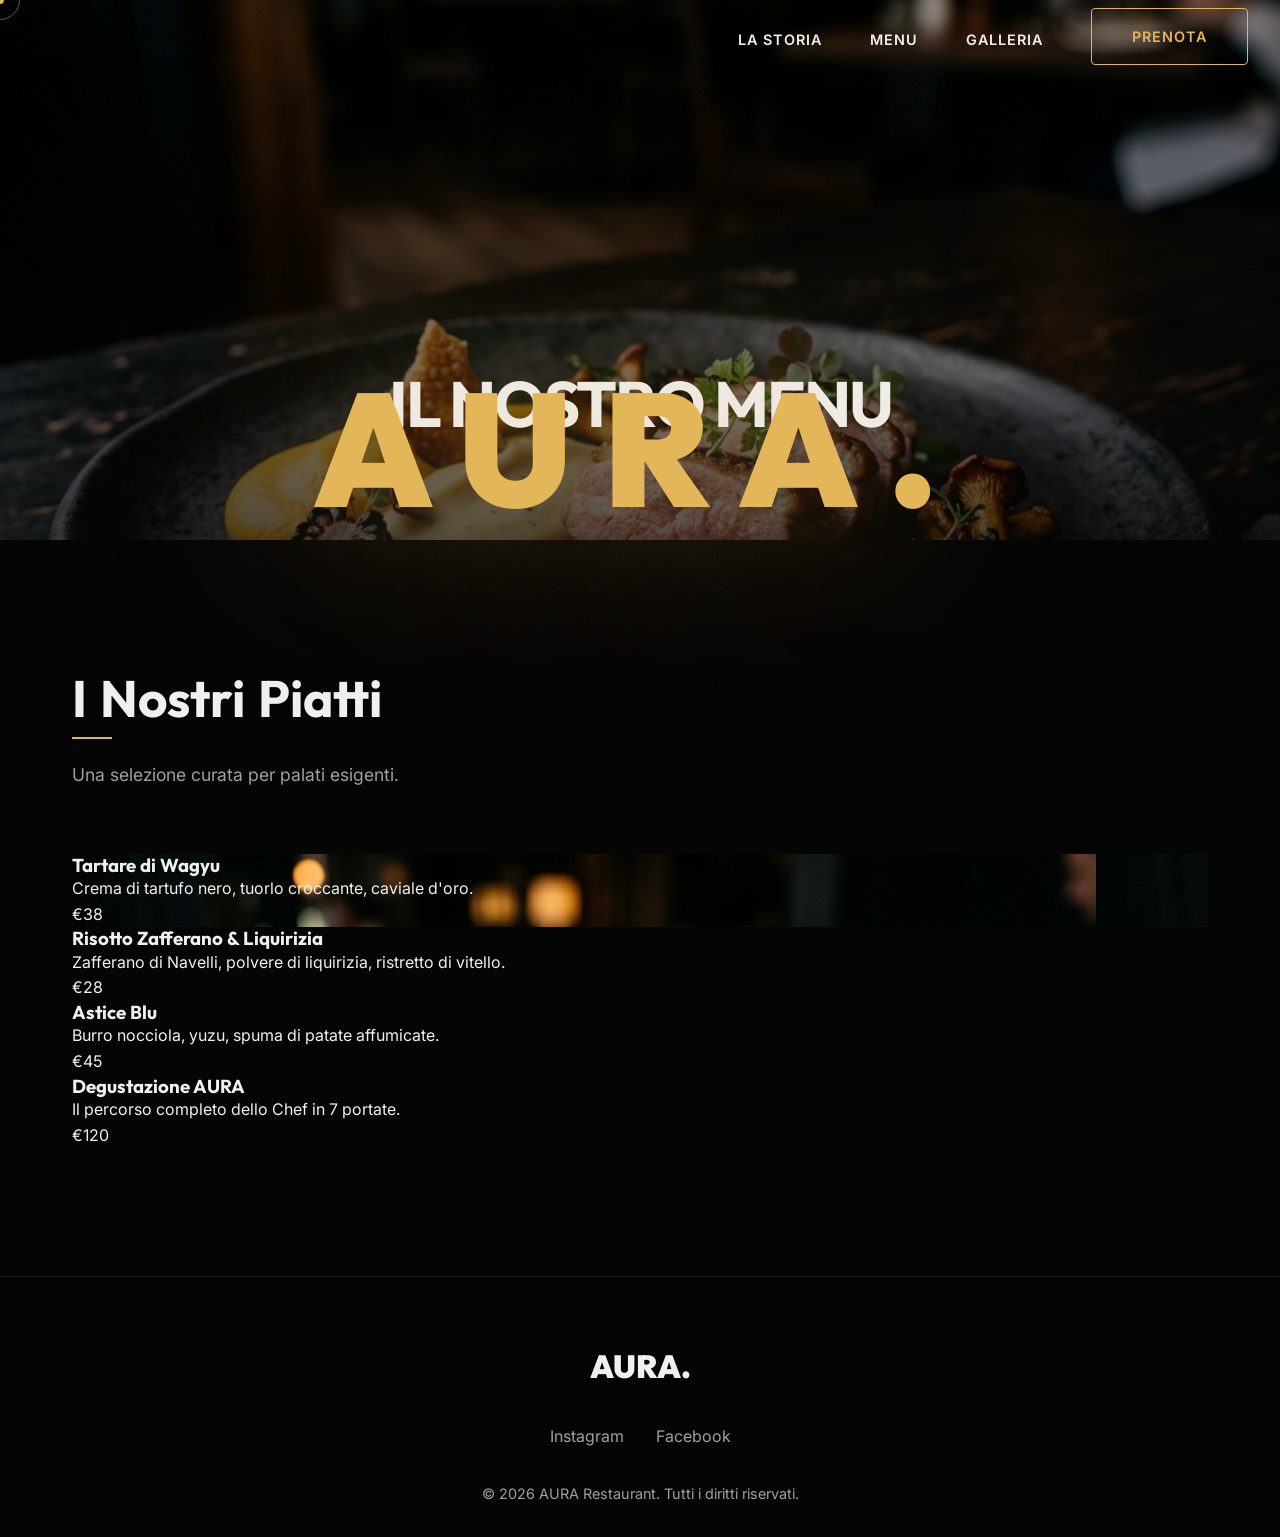
==== menu.html @ 0e113607 "Add files via upload" ====
<!DOCTYPE html>
<html lang="it">
<head>
    <meta charset="UTF-8">
    <meta name="viewport" content="width=device-width, initial-scale=1.0">
    <title>Menu | AURA</title>
    <meta name="description" content="AURA - Menu completo.">
    <link rel="stylesheet" href="style.css">
    <link rel="preconnect" href="https://fonts.googleapis.com">
    <link rel="preconnect" href="https://fonts.gstatic.com" crossorigin>
    <link href="https://fonts.googleapis.com/css2?family=Inter:wght@300;400;600;800&family=Outfit:wght@400;700;900&display=swap" rel="stylesheet">
</head>
<body>
    <div class="preloader">AURA.</div>
    <div id="cursor" class="custom-cursor"></div>
    <div id="cursor-follower" class="custom-cursor-follower"></div>

    <nav class="navbar scrolled" id="navbar">
        <div class="nav-container">
            <a href="index.html" class="logo">AURA.</a>
            <ul class="nav-links">
                <li><a href="index.html" class="nav-item">La Storia</a></li>
                <li><a href="menu.html" class="nav-item">Menu</a></li>
                <li><a href="gallery.html" class="nav-item">Galleria</a></li>
                <li><a href="contact.html" class="nav-item btn-primary">Prenota</a></li>
            </ul>
            <div class="hamburger">
                <span class="bar"></span>
                <span class="bar"></span>
            </div>
        </div>
    </nav>

    <main class="stack-container">
        
        <section id="menu-intro" class="hero stack-section" style="height: 60vh;">
            <div class="hero-bg" style="background-image: url('assets/dish1.png'); transform: scale(1);"></div>
            <div class="hero-overlay"></div>
            <div class="hero-content">
                <h1 class="hero-title" style="font-size: 4rem;">Il Nostro Menu</h1>
            </div>
        </section>

        <section id="menu" class="menu section stack-section dark-section">
            <div class="container">
                <div class="section-header scroll-reveal">
                    <h2 class="section-title scroll-reveal-text"><span class="text-inner">I Nostri Piatti</span></h2>
                    <p class="section-subtitle">Una selezione curata per palati esigenti.</p>
                </div>
                
                <div class="menu-bento-grid">
                    <div class="bento-item large scroll-reveal" style="background-image: url('assets/dish1.png');">
                        <div class="bento-overlay"></div>
                        <div class="bento-content">
                            <h3>Tartare di Wagyu</h3>
                            <p>Crema di tartufo nero, tuorlo croccante, caviale d'oro.</p>
                            <span class="price">€38</span>
                        </div>
                    </div>
                    <div class="bento-item scroll-reveal delay-1">
                        <div class="bento-content centered">
                            <h3>Risotto Zafferano & Liquirizia</h3>
                            <p>Zafferano di Navelli, polvere di liquirizia, ristretto di vitello.</p>
                            <span class="price">€28</span>
                        </div>
                    </div>
                    <div class="bento-item scroll-reveal delay-2">
                        <div class="bento-content centered">
                            <h3>Astice Blu</h3>
                            <p>Burro nocciola, yuzu, spuma di patate affumicate.</p>
                            <span class="price">€45</span>
                        </div>
                    </div>
                    <div class="bento-item wide scroll-reveal">
                        <div class="bento-content">
                            <h3>Degustazione AURA</h3>
                            <p>Il percorso completo dello Chef in 7 portate.</p>
                            <span class="price">€120</span>
                        </div>
                    </div>
                </div>
            </div>
        </section>

    </main>

    <footer>
        <div class="container footer-content">
            <div class="footer-logo">AURA.</div>
            <div class="footer-social">
                <a href="#">Instagram</a>
                <a href="#">Facebook</a>
            </div>
            <div class="footer-copy">
                &copy; 2026 AURA Restaurant. Tutti i diritti riservati.
            </div>
        </div>
    </footer>

    <script src="script.js"></script>
</body>
</html>
---- style.css ----
:root {
    --bg-color: #050505;
    --text-primary: #f0f0f0;
    --text-secondary: #a0a0a0;
    --accent: #E2B659; /* Premium Gold */
    --accent-hover: #F9D776;
    --card-bg: #111111;
    --border-color: rgba(255, 255, 255, 0.08);
    --nav-height: 80px;
    
    --font-heading: 'Outfit', sans-serif;
    --font-body: 'Inter', sans-serif;
    
    --transition-fast: 0.3s ease;
    --transition-slow: 0.8s cubic-bezier(0.16, 1, 0.3, 1);

    /* Premium Dot Grid Pattern */
    --starry-pattern: radial-gradient(rgba(255, 255, 255, 0.05) 1px, transparent 1px);
    --starry-size: 32px 32px;
    --starry-pos: 0 0;
}

* {
    margin: 0;
    padding: 0;
    box-sizing: border-box;
}

html {
    scroll-behavior: smooth;
    font-size: 16px;
}

body {
    background-color: var(--bg-color);
    color: var(--text-primary);
    font-family: var(--font-body);
    line-height: 1.6;
    cursor: none; /* Custom cursor */
}

/* Smooth Page Scroll Base */
html {
    scroll-behavior: smooth;
    font-size: 16px;
}

/* Custom Cursor */
.custom-cursor {
    width: 8px;
    height: 8px;
    background-color: var(--accent);
    border-radius: 50%;
    position: fixed;
    pointer-events: none;
    z-index: 9999;
    transform: translate(-50%, -50%);
    transition: transform 0.1s ease;
}

.custom-cursor-follower {
    width: 40px;
    height: 40px;
    border: 1px solid rgba(212, 175, 55, 0.5);
    border-radius: 50%;
    position: fixed;
    pointer-events: none;
    z-index: 9998;
    transform: translate(-50%, -50%);
    transition: width 0.3s cubic-bezier(0.16, 1, 0.3, 1), height 0.3s cubic-bezier(0.16, 1, 0.3, 1), background-color 0.3s ease, border-radius 0.3s ease;
    display: flex;
    align-items: center;
    justify-content: center;
}

.custom-cursor-follower::after {
    content: attr(data-text);
    color: var(--bg-color);
    font-size: 0.8rem;
    font-weight: 800;
    font-family: var(--font-heading);
    opacity: 0;
    transition: opacity 0.3s ease;
}

body:hover .custom-cursor-follower.active {
    width: 60px;
    height: 60px;
    background-color: rgba(212, 175, 55, 0.1);
    border-color: var(--accent);
}

body:hover .custom-cursor-follower.view-mode {
    width: 80px;
    height: 80px;
    background-color: var(--accent);
    border-color: var(--accent);
}

body:hover .custom-cursor-follower.view-mode::after {
    opacity: 1;
}

/* Preloader */
.preloader {
    position: fixed;
    top: 0;
    left: 0;
    width: 100%;
    height: 100vh;
    background-color: var(--bg-color);
    z-index: 10000;
    display: flex;
    align-items: center;
    justify-content: center;
    font-family: var(--font-heading);
    font-size: 3rem;
    font-weight: 900;
    color: var(--accent);
    transition: transform 0.8s cubic-bezier(0.76, 0, 0.24, 1);
}

.preloader.hide {
    transform: translateY(-100%);
}

/* Marquee Section */
.marquee-section {
    padding: 3rem 0;
    background-color: var(--accent); /* the text is accent, wait, marquee has accent bg */
    background-image: var(--starry-pattern);
    background-size: var(--starry-size);
    background-position: var(--starry-pos);
    color: var(--bg-color);
    overflow: hidden;
    position: relative;
    z-index: 2;
}

.marquee-inner {
    display: flex;
    width: max-content;
    animation: marquee 20s linear infinite;
}

.marquee-inner span {
    font-size: 4rem;
    font-family: var(--font-heading);
    font-weight: 900;
    padding-right: 3rem;
    white-space: nowrap;
    text-transform: uppercase;
}

@keyframes marquee {
    0% { transform: translateX(0); }
    100% { transform: translateX(-50%); }
}

/* Typography */
h1, h2, h3, h4 {
    font-family: var(--font-heading);
    font-weight: 700;
    line-height: 1.2;
}

a {
    text-decoration: none;
    color: inherit;
}

.container {
    max-width: 1200px;
    margin: 0 auto;
    padding: 0 2rem;
}

.section {
    padding: 8rem 0;
    position: relative;
    background-color: var(--bg-color);
    background-image: var(--starry-pattern);
    background-size: var(--starry-size);
    background-position: var(--starry-pos);
    z-index: 2;
}

/* Buttons */
.btn-primary {
    display: inline-block;
    padding: 1rem 2.5rem;
    background-color: transparent;
    color: var(--accent);
    border: 1px solid var(--accent);
    border-radius: 4px;
    font-weight: 600;
    text-transform: uppercase;
    letter-spacing: 1px;
    font-size: 0.9rem;
    transition: color 0.3s ease, transform 0.5s cubic-bezier(0.16, 1, 0.3, 1);
    cursor: pointer;
    position: relative;
    overflow: hidden;
}

.btn-primary::before {
    content: '';
    position: absolute;
    top: 0;
    left: 0;
    width: 100%;
    height: 100%;
    background-color: var(--accent);
    transform: scaleX(0);
    transform-origin: right;
    transition: transform 0.4s cubic-bezier(0.16, 1, 0.3, 1);
    z-index: -1;
}

.btn-primary:hover {
    color: var(--bg-color);
}

.btn-primary:hover::before {
    transform: scaleX(1);
    transform-origin: left;
}

/* Navbar */
.navbar {
    position: fixed;
    top: 0;
    left: 0;
    width: 100%;
    height: var(--nav-height);
    z-index: 1000;
    transition: var(--transition-fast);
    background: transparent;
}

.navbar.scrolled {
    background: rgba(5, 5, 5, 0.9);
    backdrop-filter: blur(10px);
    border-bottom: 1px solid var(--border-color);
}

.nav-container {
    max-width: 1400px;
    margin: 0 auto;
    padding: 0 2rem;
    display: flex;
    justify-content: space-between;
    align-items: center;
    height: 100%;
}

.logo {
    font-family: var(--font-heading);
    font-size: 2rem;
    font-weight: 900;
    letter-spacing: 6px;
    color: var(--text-primary);
    transform-origin: center center;
    display: inline-block;
    -webkit-font-smoothing: antialiased;
    -moz-osx-font-smoothing: grayscale;
    z-index: 2000;
}

.nav-links {
    display: flex;
    list-style: none;
    gap: 3rem;
    align-items: center;
}

.nav-item {
    font-size: 0.9rem;
    text-transform: uppercase;
    letter-spacing: 1px;
    font-weight: 600;
    position: relative;
    display: inline-block;
    transition: transform 0.5s cubic-bezier(0.16, 1, 0.3, 1);
}

.nav-links a:not(.btn-primary)::after {
    content: '';
    position: absolute;
    bottom: -5px;
    left: 0;
    width: 100%;
    height: 1px;
    background-color: var(--accent);
    transform: scaleX(0);
    transform-origin: right;
    transition: transform 0.3s ease;
}

.nav-links a:not(.btn-primary):hover::after {
    transform: scaleX(1);
    transform-origin: left;
}

.hamburger {
    display: none;
    cursor: pointer;
}

/* Hero Section */
.hero {
    height: 100vh;
    position: relative;
    display: flex;
    align-items: center;
    justify-content: center;
    overflow: hidden;
}

.hero-bg {
    position: fixed;
    top: 0;
    left: 0;
    width: 100%;
    height: 100vh;
    background-size: cover;
    background-position: center;
    z-index: -2;
    transform: scale(1.1);
    transition: transform 10s ease-out;
}

.hero.loaded .hero-bg {
    transform: scale(1);
}

.hero-overlay {
    position: fixed;
    top: 0;
    left: 0;
    width: 100%;
    height: 100vh;
    background: linear-gradient(to bottom, rgba(0,0,0,0.2) 0%, rgba(5,5,5,1) 95%);
    z-index: -1;
}

.hero-content {
    text-align: center;
    width: 100%;
    max-width: 1000px;
    padding: 0 2rem;
    z-index: 1;
    position: absolute;
    bottom: 15%;
    left: 50%;
    transform: translateX(-50%);
}

.hero-title {
    font-size: clamp(3rem, 7.5vw, 8rem);
    display: flex;
    flex-direction: column;
    margin-bottom: 1.5rem;
    line-height: 0.95;
    letter-spacing: -2px;
    text-transform: uppercase;
}

.title-line {
    display: block;
    opacity: 0;
    transform: translateY(60px);
    animation: fadeUp 1.2s cubic-bezier(0.16, 1, 0.3, 1) forwards;
}

.title-line:nth-child(2) {
    animation-delay: 0.15s;
}

.highlight {
    background: linear-gradient(90deg, var(--accent), var(--accent-hover));
    -webkit-background-clip: text;
    -webkit-text-fill-color: transparent;
    color: var(--accent);
}

.hero-subtitle {
    font-size: 1.2rem;
    color: var(--text-secondary);
    margin-bottom: 3rem;
    opacity: 0;
    transform: translateY(30px);
    animation: fadeUp 1.2s cubic-bezier(0.16, 1, 0.3, 1) forwards 0.3s;
}

.hero-btn {
    opacity: 0;
    animation: fadeUp 1.2s cubic-bezier(0.16, 1, 0.3, 1) forwards 0.45s;
}

.scroll-indicator {
    position: absolute;
    bottom: 40px;
    left: 50%;
    transform: translateX(-50%);
    opacity: 0;
    animation: fadeIn 1s ease forwards 1s;
}

.mouse {
    width: 26px;
    height: 40px;
    border: 2px solid var(--text-secondary);
    border-radius: 20px;
    position: relative;
}

.wheel {
    width: 4px;
    height: 6px;
    background: var(--text-secondary);
    border-radius: 2px;
    position: absolute;
    top: 8px;
    left: 50%;
    transform: translateX(-50%);
    animation: scroll 1.5s infinite;
}

/* About Section */
.about-grid {
    display: grid;
    grid-template-columns: 1fr 1fr;
    gap: 4rem;
    align-items: center;
}

.section-title {
    font-size: clamp(2rem, 4vw, 3.5rem);
    margin-bottom: 2rem;
    position: relative;
    display: inline-block;
}

.section-title::after {
    content: '';
    position: absolute;
    bottom: -10px;
    left: 0;
    width: 40px;
    height: 2px;
    background-color: var(--accent);
}

.about-text p {
    color: var(--text-secondary);
    font-size: 1.1rem;
    margin-bottom: 1.5rem;
}

.about-image {
    position: relative;
}

.image-box {
    width: 100%;
    padding-bottom: 120%; /* Aspect ratio */
    border-radius: 4px;
    overflow: hidden;
    position: relative;
    transition: transform 0.6s cubic-bezier(0.16, 1, 0.3, 1), box-shadow 0.6s cubic-bezier(0.16, 1, 0.3, 1);
    transform-style: preserve-3d;
}

.image-box img {
    position: absolute;
    top: -10%; /* Give extra room for parallax */
    left: -10%;
    width: 120%;
    height: 120%;
    object-fit: cover;
    transform: translateY(var(--parallax-y, 0px)) scale(1.1);
    transition: transform 0.2s linear; /* Fast for parallax */
}

/* Menu Section */
.section-subtitle {
    color: var(--text-secondary);
    font-size: 1.1rem;
    margin-bottom: 4rem;
}

/* Menu Pinned Scroll Section */
.menu-pinned-section {
    height: 600vh; /* Aumentato per rendere il sito più lungo e lo scroll più controllato */
    position: relative;
    background-color: var(--bg-color);
    background-image: var(--starry-pattern);
    background-size: var(--starry-size);
    background-position: var(--starry-pos);
    z-index: 2;
}

.menu-sticky-container {
    position: sticky;
    top: 0;
    height: 100vh;
    width: 100%;
    overflow: hidden;
    display: flex;
    flex-direction: column;
    justify-content: center;
    align-items: flex-start; /* FONDAMENTALE: Fa partire il carosello dal margine sinistro! */
}

.menu-header {
    position: absolute;
    top: 8vh; /* Alzato verso l'alto */
    left: 0;
    width: 100%;
    text-align: center;
    z-index: 10;
}

.menu-horizontal-wrapper {
    display: flex;
    gap: 20vw;
    padding: 0 10vw;
    align-items: center;
    height: 65vh; /* Ridotto per non toccare il titolo */
    margin-top: 25vh; /* Spinto in basso per lasciare spazio al titolo "I Nostri Piatti" */
    will-change: transform;
    width: max-content;
}

.menu-card {
    width: 80vw; /* Riquadri larghissimi, esatti 80% dello schermo */
    max-width: none; /* Rimosso limite massimo per evitare che schermi grandi ne vedano due */
    height: 100%;
    flex-shrink: 0;
    display: flex;
    flex-direction: column;
    justify-content: flex-start;
    padding: 0; /* Padding rimosso dal contenitore per permettere all'immagine di riempirlo */
    position: relative;
    border-radius: 12px;
    background-color: var(--bg-color); /* Sfondo solido per il testo */
    border: 1px solid var(--border-color);
    transition: transform 0.6s cubic-bezier(0.16, 1, 0.3, 1), box-shadow 0.6s cubic-bezier(0.16, 1, 0.3, 1);
    transform-style: preserve-3d;
    overflow: hidden;
}

.card-img-box {
    position: relative;
    width: 100%;
    flex: 1; /* L'immagine prende tutto lo spazio rimanente */
    overflow: hidden;
    z-index: 0;
}

.card-img-box img {
    width: 100%;
    height: 100%;
    object-fit: cover;
    transition: transform 0.8s cubic-bezier(0.16, 1, 0.3, 1);
}

.menu-card:hover .card-img-box img {
    transform: scale(1.08); /* Effetto zoom più pronunciato al passaggio del mouse */
}

.menu-card .bento-content {
    position: relative;
    z-index: 2;
    padding: 2.5rem;
    background-color: var(--card-bg); /* Il testo ha il suo blocco scuro sotto l'immagine */
    transform: translateZ(30px); /* Leggero effetto 3D sul blocco di testo */
    border-top: 1px solid var(--border-color);
}

.menu-card .dish-title {
    font-size: 2.5rem;
    color: white;
    font-family: var(--font-heading);
    font-weight: 900;
    text-transform: uppercase;
    line-height: 1.1;
    margin-bottom: 0.5rem;
}

.menu-card .dish-desc {
    font-size: 1.1rem;
    color: var(--text-color);
    margin-bottom: 1.5rem;
}

.menu-card .price {
    font-size: 1.8rem;
    color: var(--accent);
    font-weight: 800;
    display: inline-block;
}

/* Gallery */
.gallery-grid {
    display: grid;
    grid-template-columns: repeat(2, 1fr);
    gap: 2rem;
}

.gallery-item {
    position: relative;
    border-radius: 8px;
    overflow: hidden;
    padding-bottom: 60%;
    transition: transform 0.6s cubic-bezier(0.16, 1, 0.3, 1), box-shadow 0.6s cubic-bezier(0.16, 1, 0.3, 1);
    transform-style: preserve-3d;
}

.gallery-item img {
    position: absolute;
    top: 0;
    left: 0;
    width: 100%;
    height: 100%;
    object-fit: cover;
    transform: translateY(var(--parallax-y, 0px)) scale(1.15);
    transition: transform 0.2s linear, filter 0.8s ease;
}

.gallery-item:hover img {
    transform: translateY(var(--parallax-y, 0px)) scale(1.05);
    filter: brightness(0.7);
}

/* Contact */
.contact-wrapper {
    display: grid;
    grid-template-columns: 1fr 1fr;
    gap: 4rem;
    background-color: var(--card-bg);
    padding: 4rem;
    border-radius: 12px;
    border: 1px solid var(--border-color);
}

.info-block {
    margin-top: 2rem;
}

.info-block h4 {
    color: var(--accent);
    margin-bottom: 0.5rem;
}

.map-link {
    display: block;
    margin-top: 2rem;
    border-radius: 8px;
    overflow: hidden;
    filter: grayscale(100%) invert(90%);
    transition: transform 0.4s cubic-bezier(0.16, 1, 0.3, 1), filter 0.4s ease;
    cursor: pointer;
    box-shadow: 0 4px 20px rgba(0,0,0,0.5);
}

.map-link:hover {
    transform: scale(1.03);
    filter: grayscale(20%) invert(10%);
}

.contact-form .form-group {
    margin-bottom: 1.5rem;
}

.form-row {
    display: flex;
    gap: 1.5rem;
}

.form-row .form-group {
    flex: 1;
}

input, select {
    width: 100%;
    padding: 1rem;
    background-color: transparent;
    border: none;
    border-bottom: 1px solid var(--border-color);
    color: var(--text-primary);
    font-family: var(--font-body);
    font-size: 1rem;
    transition: border-color 0.3s ease;
}

input:focus, select:focus {
    outline: none;
    border-bottom-color: var(--accent);
}

input[type="date"], input[type="time"], select {
    cursor: pointer;
}

select option {
    background-color: #111111; /* var(--card-bg) non sempre preso da browser nativi */
    color: #f0f0f0;
}

.full-width {
    width: 100%;
    margin-top: 1rem;
}

/* Footer */
footer {
    border-top: 1px solid var(--border-color);
    padding: 4rem 0 2rem;
    text-align: center;
    position: relative;
    z-index: 2;
    background-color: var(--bg-color);
    background-image: var(--starry-pattern);
    background-size: var(--starry-size);
    background-position: var(--starry-pos);
}

.footer-logo {
    font-family: var(--font-heading);
    font-size: 2rem;
    font-weight: 900;
    margin-bottom: 2rem;
}

.footer-social {
    display: flex;
    justify-content: center;
    gap: 2rem;
    margin-bottom: 2rem;
}

.footer-social a {
    color: var(--text-secondary);
    transition: color 0.3s ease;
}

.footer-social a:hover {
    color: var(--accent);
}

.footer-copy {
    color: var(--text-secondary);
    font-size: 0.9rem;
}

/* Animations */
@keyframes fadeUp {
    from {
        opacity: 0;
        transform: translateY(60px);
    }
    to {
        opacity: 1;
        transform: translateY(0);
    }
}

@keyframes fadeIn {
    from { opacity: 0; }
    to { opacity: 1; }
}

@keyframes scroll {
    0% { transform: translate(-50%, 0); opacity: 1; }
    100% { transform: translate(-50%, 15px); opacity: 0; }
}

/* Scroll Reveal (Fade & Slide) */
.scroll-reveal {
    opacity: 0;
    transform: translateY(60px);
    transition: opacity 1.2s cubic-bezier(0.16, 1, 0.3, 1), transform 1.2s cubic-bezier(0.16, 1, 0.3, 1);
}

.scroll-reveal.visible {
    opacity: 1;
    transform: translateY(0);
}

/* Text Mask Reveal (Lando Norris style) */
.scroll-reveal-text {
    display: inline-block;
    vertical-align: top;
}

.word-mask {
    overflow: hidden;
    display: inline-block;
    vertical-align: top;
    margin-right: 0.25em; /* Space between words */
}

.word-inner {
    display: inline-block;
    transform: translateY(110%) rotate(4deg);
    transform-origin: left bottom;
    transition: transform 1.2s cubic-bezier(0.16, 1, 0.3, 1);
}

.scroll-reveal-text.visible .word-inner {
    transform: translateY(0) rotate(0deg);
}

/* Lightbox */
.lightbox {
    position: fixed;
    top: 0;
    left: 0;
    width: 100%;
    height: 100vh;
    background-color: rgba(5, 5, 5, 0.95);
    z-index: 100000;
    display: flex;
    justify-content: center;
    align-items: center;
    opacity: 0;
    pointer-events: none;
    transition: opacity 0.4s ease;
}

.lightbox.active {
    opacity: 1;
    pointer-events: auto;
}

.lightbox img {
    max-width: 90%;
    max-height: 90vh;
    object-fit: contain;
    transform: scale(0.9);
    transition: transform 0.4s cubic-bezier(0.16, 1, 0.3, 1);
    box-shadow: 0 20px 50px rgba(0,0,0,0.8);
    border-radius: 4px;
}

.lightbox.active img {
    transform: scale(1);
}

.lightbox-close {
    position: absolute;
    top: 30px;
    right: 40px;
    font-size: 4rem;
    color: var(--accent);
    cursor: pointer;
    font-family: var(--font-heading);
    transition: color 0.3s ease;
    line-height: 1;
}

.lightbox-close:hover {
    color: white;
}

/* Image Scale Reveal */
.scroll-reveal-scale {
    opacity: 0;
    transform: scale(1.05) translateY(40px);
    transition: opacity 1.4s cubic-bezier(0.16, 1, 0.3, 1), transform 1.4s cubic-bezier(0.16, 1, 0.3, 1);
}

.scroll-reveal-scale.visible {
    opacity: 1;
    transform: scale(1) translateY(0);
}

.delay-1 { transition-delay: 0.15s; }
.delay-2 { transition-delay: 0.3s; }
.delay-3 { transition-delay: 0.45s; }

/* Responsive Design */
@media (max-width: 992px) {
    .about-grid, .contact-wrapper {
        grid-template-columns: 1fr;
    }
    
    .menu-bento-grid {
        grid-template-columns: repeat(2, 1fr);
    }
    
    .bento-item.large {
        grid-column: span 2;
        grid-row: span 1;
    }
}

@media (max-width: 768px) {
    .nav-links {
        position: fixed;
        top: 0;
        right: -100%;
        width: 100%;
        height: 100vh;
        background-color: var(--bg-color);
        flex-direction: column;
        justify-content: center;
        transition: right 0.4s ease;
    }
    
    .nav-links.active {
        right: 0;
    }
    
    .hamburger {
        display: flex;
        flex-direction: column;
        gap: 6px;
        z-index: 1001;
    }
    
    .bar {
        width: 25px;
        height: 2px;
        background-color: var(--text-primary);
        transition: 0.3s ease;
    }
    
    .hamburger.active .bar:nth-child(1) {
        transform: translateY(8px) rotate(45deg);
    }
    
    .hamburger.active .bar:nth-child(2) {
        transform: translateY(-8px) rotate(-45deg);
    }

    .gallery-grid {
        grid-template-columns: 1fr;
    }
    
    .menu-bento-grid {
        grid-template-columns: 1fr;
    }
    
    .bento-item.large, .bento-item.wide {
        grid-column: span 1;
    }
    
    .contact-wrapper {
        padding: 2rem;
    }
    
    .form-row {
        flex-direction: column;
        gap: 0;
    }
    
    .custom-cursor, .custom-cursor-follower {
        display: none; /* Hide custom cursor on mobile */
    }
    
    body {
        cursor: auto;
    }
}
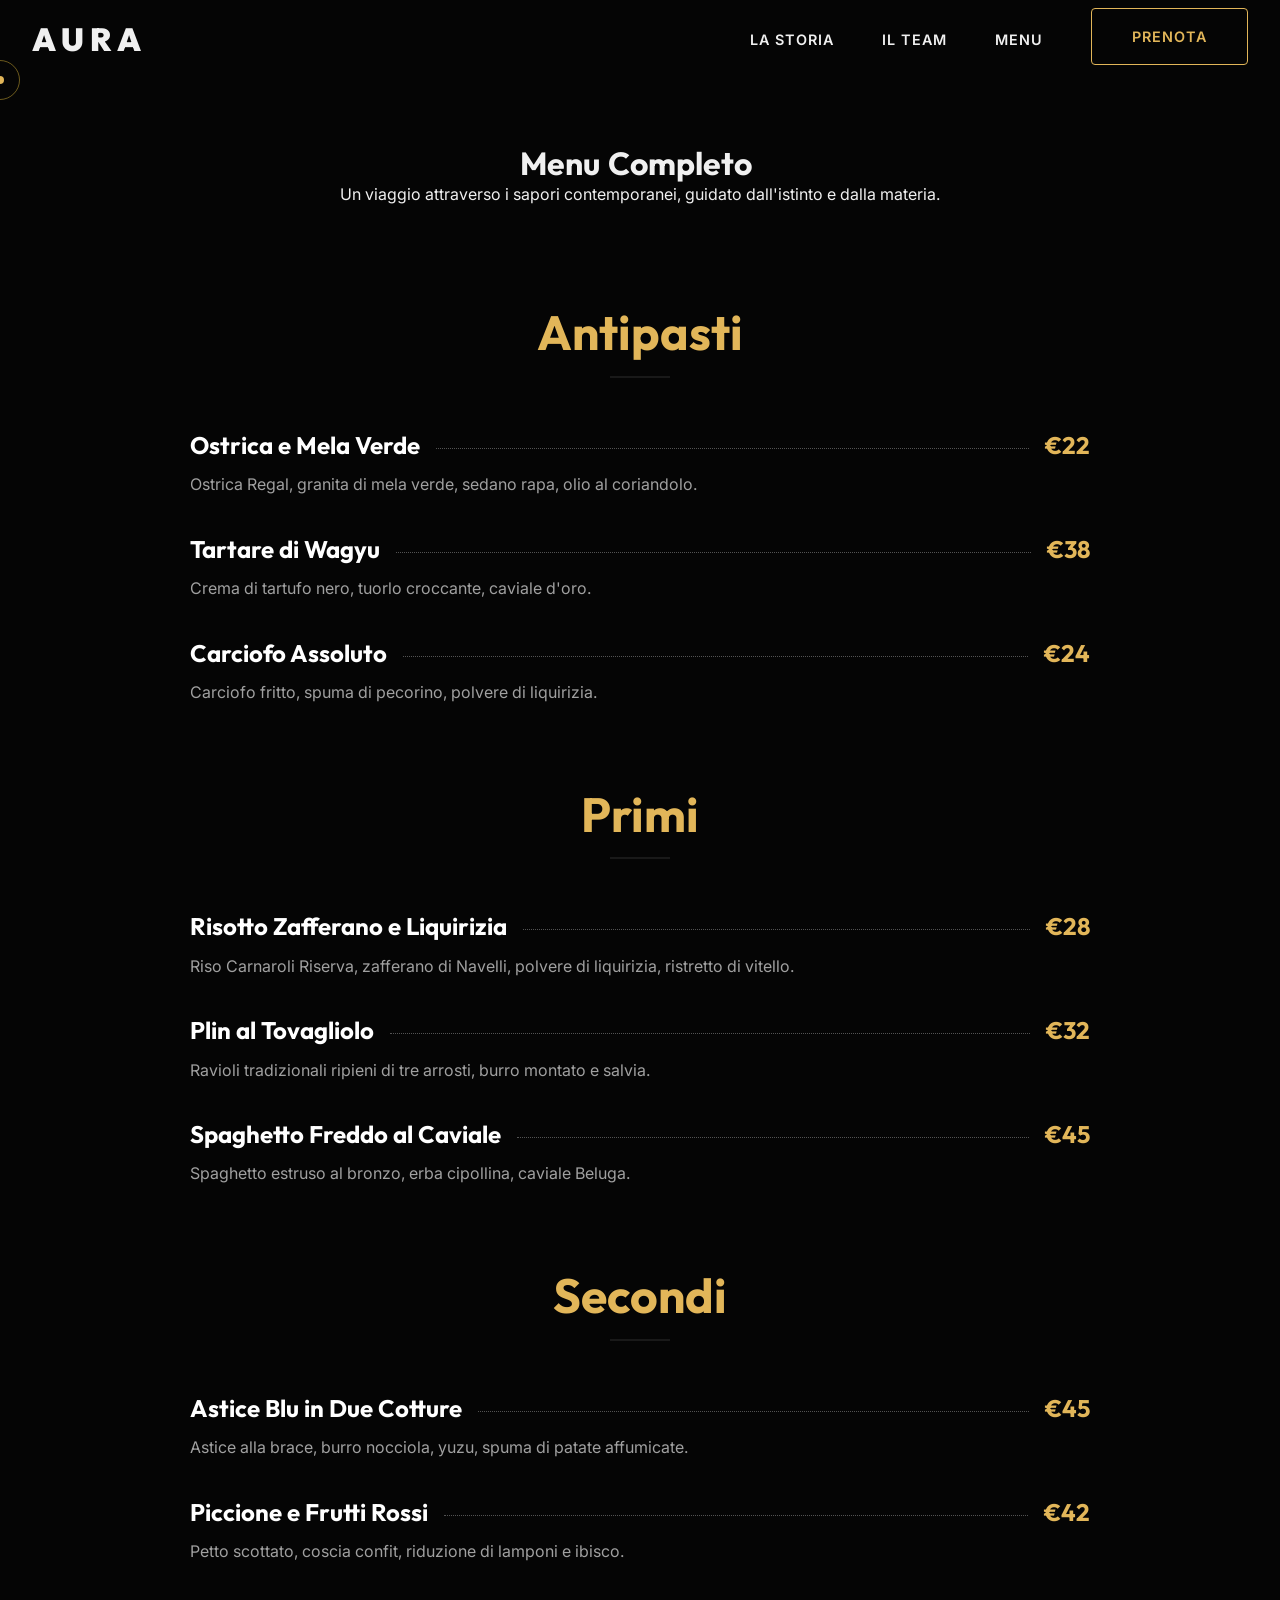
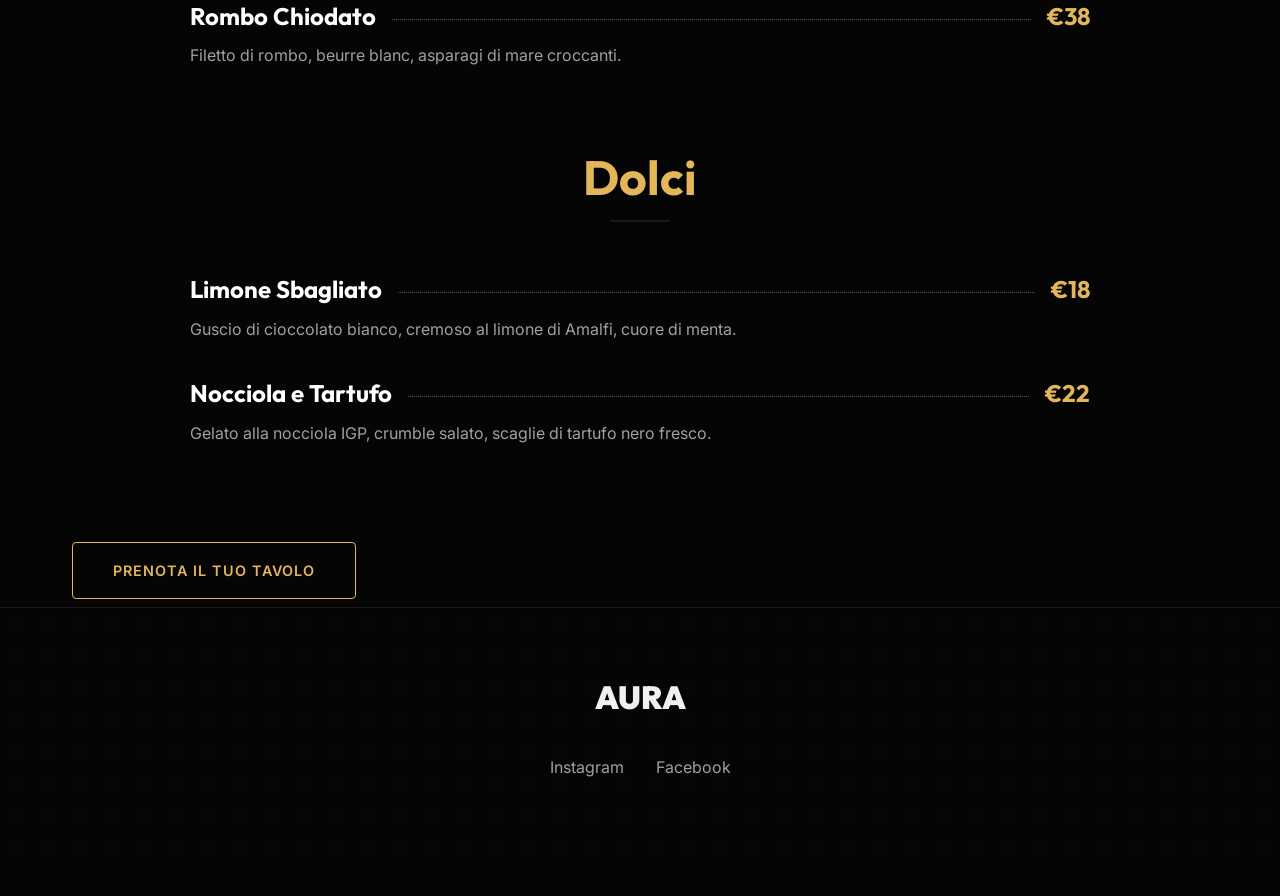
==== commit ac6267b9: "Add files via upload" ====
--- a/menu.html
+++ b/menu.html
@@ -3,26 +3,26 @@
 <head>
     <meta charset="UTF-8">
     <meta name="viewport" content="width=device-width, initial-scale=1.0">
-    <title>Menu | AURA</title>
-    <meta name="description" content="AURA - Menu completo.">
-    <link rel="stylesheet" href="style.css">
+    <title>Menu Completo | AURA</title>
+    <meta name="description" content="Il menu completo di AURA. Un viaggio attraverso i sapori contemporanei.">
+    <link rel="stylesheet" href="style.css?v=4">
     <link rel="preconnect" href="https://fonts.googleapis.com">
     <link rel="preconnect" href="https://fonts.gstatic.com" crossorigin>
     <link href="https://fonts.googleapis.com/css2?family=Inter:wght@300;400;600;800&family=Outfit:wght@400;700;900&display=swap" rel="stylesheet">
 </head>
-<body>
-    <div class="preloader">AURA.</div>
+<body class="page-inner">
+    <div class="preloader">AURA</div>
     <div id="cursor" class="custom-cursor"></div>
     <div id="cursor-follower" class="custom-cursor-follower"></div>
 
     <nav class="navbar scrolled" id="navbar">
         <div class="nav-container">
-            <a href="index.html" class="logo">AURA.</a>
+            <a href="index.html" class="logo static-logo">AURA</a>
             <ul class="nav-links">
-                <li><a href="index.html" class="nav-item">La Storia</a></li>
+                <li><a href="index.html#about" class="nav-item">La Storia</a></li>
+                <li><a href="index.html#team" class="nav-item">Il Team</a></li>
                 <li><a href="menu.html" class="nav-item">Menu</a></li>
-                <li><a href="gallery.html" class="nav-item">Galleria</a></li>
-                <li><a href="contact.html" class="nav-item btn-primary">Prenota</a></li>
+                <li><a href="index.html#contact" class="nav-item btn-primary">Prenota</a></li>
             </ul>
             <div class="hamburger">
                 <span class="bar"></span>
@@ -31,67 +31,145 @@
         </div>
     </nav>
 
-    <main class="stack-container">
-        
-        <section id="menu-intro" class="hero stack-section" style="height: 60vh;">
-            <div class="hero-bg" style="background-image: url('assets/dish1.png'); transform: scale(1);"></div>
-            <div class="hero-overlay"></div>
-            <div class="hero-content">
-                <h1 class="hero-title" style="font-size: 4rem;">Il Nostro Menu</h1>
+    <main class="page-content">
+        <div class="container menu-page-container">
+            <div class="menu-page-header">
+                <h1 class="page-title scroll-reveal-text"><span class="text-inner">Menu Completo</span></h1>
+                <p class="page-subtitle scroll-reveal delay-1">Un viaggio attraverso i sapori contemporanei, guidato dall'istinto e dalla materia.</p>
             </div>
-        </section>
 
-        <section id="menu" class="menu section stack-section dark-section">
-            <div class="container">
-                <div class="section-header scroll-reveal">
-                    <h2 class="section-title scroll-reveal-text"><span class="text-inner">I Nostri Piatti</span></h2>
-                    <p class="section-subtitle">Una selezione curata per palati esigenti.</p>
+            <div class="menu-categories">
+                <!-- ANTIPASTI -->
+                <div class="menu-category scroll-reveal">
+                    <h2 class="category-title">Antipasti</h2>
+                    <ul class="menu-list">
+                        <li class="menu-item">
+                            <div class="item-header">
+                                <h3 class="item-name">Ostrica e Mela Verde</h3>
+                                <div class="item-dots"></div>
+                                <span class="item-price">€22</span>
+                            </div>
+                            <p class="item-desc">Ostrica Regal, granita di mela verde, sedano rapa, olio al coriandolo.</p>
+                        </li>
+                        <li class="menu-item">
+                            <div class="item-header">
+                                <h3 class="item-name">Tartare di Wagyu</h3>
+                                <div class="item-dots"></div>
+                                <span class="item-price">€38</span>
+                            </div>
+                            <p class="item-desc">Crema di tartufo nero, tuorlo croccante, caviale d'oro.</p>
+                        </li>
+                        <li class="menu-item">
+                            <div class="item-header">
+                                <h3 class="item-name">Carciofo Assoluto</h3>
+                                <div class="item-dots"></div>
+                                <span class="item-price">€24</span>
+                            </div>
+                            <p class="item-desc">Carciofo fritto, spuma di pecorino, polvere di liquirizia.</p>
+                        </li>
+                    </ul>
                 </div>
-                
-                <div class="menu-bento-grid">
-                    <div class="bento-item large scroll-reveal" style="background-image: url('assets/dish1.png');">
-                        <div class="bento-overlay"></div>
-                        <div class="bento-content">
-                            <h3>Tartare di Wagyu</h3>
-                            <p>Crema di tartufo nero, tuorlo croccante, caviale d'oro.</p>
-                            <span class="price">€38</span>
-                        </div>
-                    </div>
-                    <div class="bento-item scroll-reveal delay-1">
-                        <div class="bento-content centered">
-                            <h3>Risotto Zafferano & Liquirizia</h3>
-                            <p>Zafferano di Navelli, polvere di liquirizia, ristretto di vitello.</p>
-                            <span class="price">€28</span>
-                        </div>
-                    </div>
-                    <div class="bento-item scroll-reveal delay-2">
-                        <div class="bento-content centered">
-                            <h3>Astice Blu</h3>
-                            <p>Burro nocciola, yuzu, spuma di patate affumicate.</p>
-                            <span class="price">€45</span>
-                        </div>
-                    </div>
-                    <div class="bento-item wide scroll-reveal">
-                        <div class="bento-content">
-                            <h3>Degustazione AURA</h3>
-                            <p>Il percorso completo dello Chef in 7 portate.</p>
-                            <span class="price">€120</span>
-                        </div>
-                    </div>
+
+                <!-- PRIMI -->
+                <div class="menu-category scroll-reveal delay-1">
+                    <h2 class="category-title">Primi</h2>
+                    <ul class="menu-list">
+                        <li class="menu-item">
+                            <div class="item-header">
+                                <h3 class="item-name">Risotto Zafferano e Liquirizia</h3>
+                                <div class="item-dots"></div>
+                                <span class="item-price">€28</span>
+                            </div>
+                            <p class="item-desc">Riso Carnaroli Riserva, zafferano di Navelli, polvere di liquirizia, ristretto di vitello.</p>
+                        </li>
+                        <li class="menu-item">
+                            <div class="item-header">
+                                <h3 class="item-name">Plin al Tovagliolo</h3>
+                                <div class="item-dots"></div>
+                                <span class="item-price">€32</span>
+                            </div>
+                            <p class="item-desc">Ravioli tradizionali ripieni di tre arrosti, burro montato e salvia.</p>
+                        </li>
+                        <li class="menu-item">
+                            <div class="item-header">
+                                <h3 class="item-name">Spaghetto Freddo al Caviale</h3>
+                                <div class="item-dots"></div>
+                                <span class="item-price">€45</span>
+                            </div>
+                            <p class="item-desc">Spaghetto estruso al bronzo, erba cipollina, caviale Beluga.</p>
+                        </li>
+                    </ul>
+                </div>
+
+                <!-- SECONDI -->
+                <div class="menu-category scroll-reveal">
+                    <h2 class="category-title">Secondi</h2>
+                    <ul class="menu-list">
+                        <li class="menu-item">
+                            <div class="item-header">
+                                <h3 class="item-name">Astice Blu in Due Cotture</h3>
+                                <div class="item-dots"></div>
+                                <span class="item-price">€45</span>
+                            </div>
+                            <p class="item-desc">Astice alla brace, burro nocciola, yuzu, spuma di patate affumicate.</p>
+                        </li>
+                        <li class="menu-item">
+                            <div class="item-header">
+                                <h3 class="item-name">Piccione e Frutti Rossi</h3>
+                                <div class="item-dots"></div>
+                                <span class="item-price">€42</span>
+                            </div>
+                            <p class="item-desc">Petto scottato, coscia confit, riduzione di lamponi e ibisco.</p>
+                        </li>
+                        <li class="menu-item">
+                            <div class="item-header">
+                                <h3 class="item-name">Rombo Chiodato</h3>
+                                <div class="item-dots"></div>
+                                <span class="item-price">€38</span>
+                            </div>
+                            <p class="item-desc">Filetto di rombo, beurre blanc, asparagi di mare croccanti.</p>
+                        </li>
+                    </ul>
+                </div>
+
+                <!-- DOLCI -->
+                <div class="menu-category scroll-reveal delay-1">
+                    <h2 class="category-title">Dolci</h2>
+                    <ul class="menu-list">
+                        <li class="menu-item">
+                            <div class="item-header">
+                                <h3 class="item-name">Limone Sbagliato</h3>
+                                <div class="item-dots"></div>
+                                <span class="item-price">€18</span>
+                            </div>
+                            <p class="item-desc">Guscio di cioccolato bianco, cremoso al limone di Amalfi, cuore di menta.</p>
+                        </li>
+                        <li class="menu-item">
+                            <div class="item-header">
+                                <h3 class="item-name">Nocciola e Tartufo</h3>
+                                <div class="item-dots"></div>
+                                <span class="item-price">€22</span>
+                            </div>
+                            <p class="item-desc">Gelato alla nocciola IGP, crumble salato, scaglie di tartufo nero fresco.</p>
+                        </li>
+                    </ul>
                 </div>
             </div>
-        </section>
-
+            
+            <div class="menu-cta scroll-reveal text-center" style="margin-top: 6rem;">
+                <a href="index.html#contact" class="btn-primary">Prenota il tuo Tavolo</a>
+            </div>
+        </div>
     </main>
 
     <footer>
-        <div class="container footer-content">
-            <div class="footer-logo">AURA.</div>
+        <div class="container footer-content scroll-reveal">
+            <div class="footer-logo scroll-reveal-scale">AURA</div>
             <div class="footer-social">
-                <a href="#">Instagram</a>
-                <a href="#">Facebook</a>
+                <a href="#" class="scroll-reveal delay-1">Instagram</a>
+                <a href="#" class="scroll-reveal delay-2">Facebook</a>
             </div>
-            <div class="footer-copy">
+            <div class="footer-copy scroll-reveal delay-3">
                 &copy; 2026 AURA Restaurant. Tutti i diritti riservati.
             </div>
         </div>
--- a/style.css
+++ b/style.css
@@ -39,10 +39,13 @@
     cursor: none; /* Custom cursor */
 }
 
-/* Smooth Page Scroll Base */
 html {
     scroll-behavior: smooth;
     font-size: 16px;
+}
+
+body.no-scroll {
+    overflow: hidden;
 }
 
 /* Custom Cursor */
@@ -317,7 +320,24 @@
     overflow: hidden;
 }
 
+.hero-video {
+    position: fixed;
+    top: 0;
+    left: 0;
+    width: 100%;
+    height: 100vh;
+    object-fit: cover;
+    z-index: -2;
+    transform: scale(1.1);
+    transition: transform 10s ease-out;
+}
+
+.hero.loaded .hero-video {
+    transform: scale(1);
+}
+
 .hero-bg {
+    display: none; /* Hidden on desktop */
     position: fixed;
     top: 0;
     left: 0;
@@ -602,36 +622,142 @@
     display: inline-block;
 }
 
-/* Gallery */
-.gallery-grid {
+/* Team Section */
+.team-grid {
     display: grid;
-    grid-template-columns: repeat(2, 1fr);
+    grid-template-columns: repeat(3, 1fr);
     gap: 2rem;
 }
 
-.gallery-item {
+.team-member {
     position: relative;
     border-radius: 8px;
     overflow: hidden;
-    padding-bottom: 60%;
+    background-color: var(--card-bg);
+    border: 1px solid var(--border-color);
     transition: transform 0.6s cubic-bezier(0.16, 1, 0.3, 1), box-shadow 0.6s cubic-bezier(0.16, 1, 0.3, 1);
     transform-style: preserve-3d;
-}
-
-.gallery-item img {
+    display: flex;
+    flex-direction: column;
+}
+
+.team-member .card-img-box {
+    padding-bottom: 120%; /* 5:6 aspect ratio */
+}
+
+.team-member .card-img-box img {
     position: absolute;
     top: 0;
     left: 0;
     width: 100%;
     height: 100%;
     object-fit: cover;
-    transform: translateY(var(--parallax-y, 0px)) scale(1.15);
-    transition: transform 0.2s linear, filter 0.8s ease;
-}
-
-.gallery-item:hover img {
-    transform: translateY(var(--parallax-y, 0px)) scale(1.05);
-    filter: brightness(0.7);
+    filter: grayscale(80%) contrast(1.1);
+    transition: filter 0.4s ease, transform 0.6s ease;
+}
+
+.team-member:hover .card-img-box img {
+    filter: grayscale(0%) contrast(1);
+    transform: scale(1.05);
+}
+
+.member-name {
+    font-family: var(--font-heading);
+    font-size: 1.8rem;
+    color: white;
+    margin-bottom: 0.5rem;
+}
+
+.member-role {
+    color: var(--accent);
+    font-size: 1rem;
+    font-weight: 600;
+    text-transform: uppercase;
+    letter-spacing: 2px;
+}
+
+/* Full Menu Page */
+.page-inner {
+    padding-top: var(--nav-height);
+}
+
+.menu-page-header {
+    text-align: center;
+    margin-bottom: 6rem;
+    padding-top: 4rem;
+}
+
+.menu-categories {
+    max-width: 900px;
+    margin: 0 auto;
+}
+
+.menu-category {
+    margin-bottom: 5rem;
+}
+
+.category-title {
+    font-size: 3rem;
+    color: var(--accent);
+    text-align: center;
+    margin-bottom: 3rem;
+    position: relative;
+    padding-bottom: 1rem;
+}
+
+.category-title::after {
+    content: '';
+    position: absolute;
+    bottom: 0;
+    left: 50%;
+    transform: translateX(-50%);
+    width: 60px;
+    height: 2px;
+    background-color: var(--border-color);
+}
+
+.menu-list {
+    list-style: none;
+}
+
+.menu-item {
+    margin-bottom: 2rem;
+}
+
+.item-header {
+    display: flex;
+    align-items: baseline;
+    margin-bottom: 0.5rem;
+}
+
+.item-name {
+    font-size: 1.5rem;
+    color: white;
+    font-family: var(--font-heading);
+    margin: 0;
+    white-space: nowrap;
+}
+
+.item-dots {
+    flex-grow: 1;
+    border-bottom: 1px dotted var(--text-secondary);
+    margin: 0 1rem;
+    position: relative;
+    top: -5px;
+    opacity: 0.5;
+}
+
+.item-price {
+    font-size: 1.5rem;
+    color: var(--accent);
+    font-family: var(--font-heading);
+    font-weight: 700;
+}
+
+.item-desc {
+    color: var(--text-secondary);
+    font-size: 1rem;
+    max-width: 80%;
 }
 
 /* Contact */
@@ -701,6 +827,31 @@
 }
 
 input[type="date"], input[type="time"], select {
+    cursor: pointer;
+    color-scheme: dark; /* Ensures the native picker text is white on dark bg */
+    -webkit-text-fill-color: var(--text-primary);
+}
+
+/* Forza esplicitamente il colore su tutti i componenti interni del picker su iOS/Safari */
+input[type="date"]::-webkit-datetime-edit,
+input[type="time"]::-webkit-datetime-edit,
+input[type="date"]::-webkit-datetime-edit-fields-wrapper,
+input[type="time"]::-webkit-datetime-edit-fields-wrapper,
+input[type="date"]::-webkit-datetime-edit-text,
+input[type="date"]::-webkit-datetime-edit-month-field,
+input[type="date"]::-webkit-datetime-edit-day-field,
+input[type="date"]::-webkit-datetime-edit-year-field,
+input[type="time"]::-webkit-datetime-edit-hour-field,
+input[type="time"]::-webkit-datetime-edit-minute-field,
+input[type="time"]::-webkit-datetime-edit-ampm-field {
+    color: var(--text-primary);
+    -webkit-text-fill-color: var(--text-primary);
+}
+
+input[type="date"]::-webkit-calendar-picker-indicator,
+input[type="time"]::-webkit-calendar-picker-indicator {
+    filter: invert(1);
+    opacity: 0.8;
     cursor: pointer;
 }
 
@@ -914,6 +1065,14 @@
         right: 0;
     }
     
+    .hero-video {
+        display: none !important;
+    }
+    
+    .hero-bg {
+        display: block !important;
+    }
+    
     .hamburger {
         display: flex;
         flex-direction: column;
@@ -936,16 +1095,29 @@
         transform: translateY(-8px) rotate(-45deg);
     }
 
-    .gallery-grid {
+    .team-grid {
         grid-template-columns: 1fr;
     }
     
-    .menu-bento-grid {
-        grid-template-columns: 1fr;
-    }
-    
-    .bento-item.large, .bento-item.wide {
-        grid-column: span 1;
+    .category-title {
+        font-size: 2.2rem;
+    }
+    
+    .item-header {
+        flex-direction: column;
+        align-items: flex-start;
+    }
+    
+    .item-dots {
+        display: none;
+    }
+    
+    .item-price {
+        margin-top: 0.5rem;
+    }
+    
+    .item-desc {
+        max-width: 100%;
     }
     
     .contact-wrapper {
@@ -964,4 +1136,58 @@
     body {
         cursor: auto;
     }
-}
+    
+    body.no-scroll {
+        overflow: hidden;
+    }
+    
+    .menu-pinned-section {
+        height: 400vh;
+    }
+    
+    .nav-item {
+        font-size: 1.5rem;
+    }
+    
+    .marquee-inner span {
+        font-size: 2.5rem;
+        padding-right: 2rem;
+    }
+    
+    .section {
+        padding: 5rem 0;
+    }
+    
+    .section-title {
+        font-size: 2.5rem;
+    }
+    
+    .gallery-item {
+        padding-bottom: 100%;
+    }
+    
+    /* Disattiva completamente il parallasse su mobile per evitare bug visivi */
+    .gallery-item img, .image-box img {
+        transform: none !important;
+        top: 0;
+        left: 0;
+        width: 100%;
+        height: 100%;
+    }
+    
+    .menu-card .bento-content {
+        padding: 1.5rem;
+    }
+    
+    .menu-card .dish-title {
+        font-size: 1.8rem;
+    }
+    
+    .menu-card .price {
+        font-size: 1.4rem;
+    }
+    
+    .hero-title {
+        letter-spacing: -1px;
+    }
+}
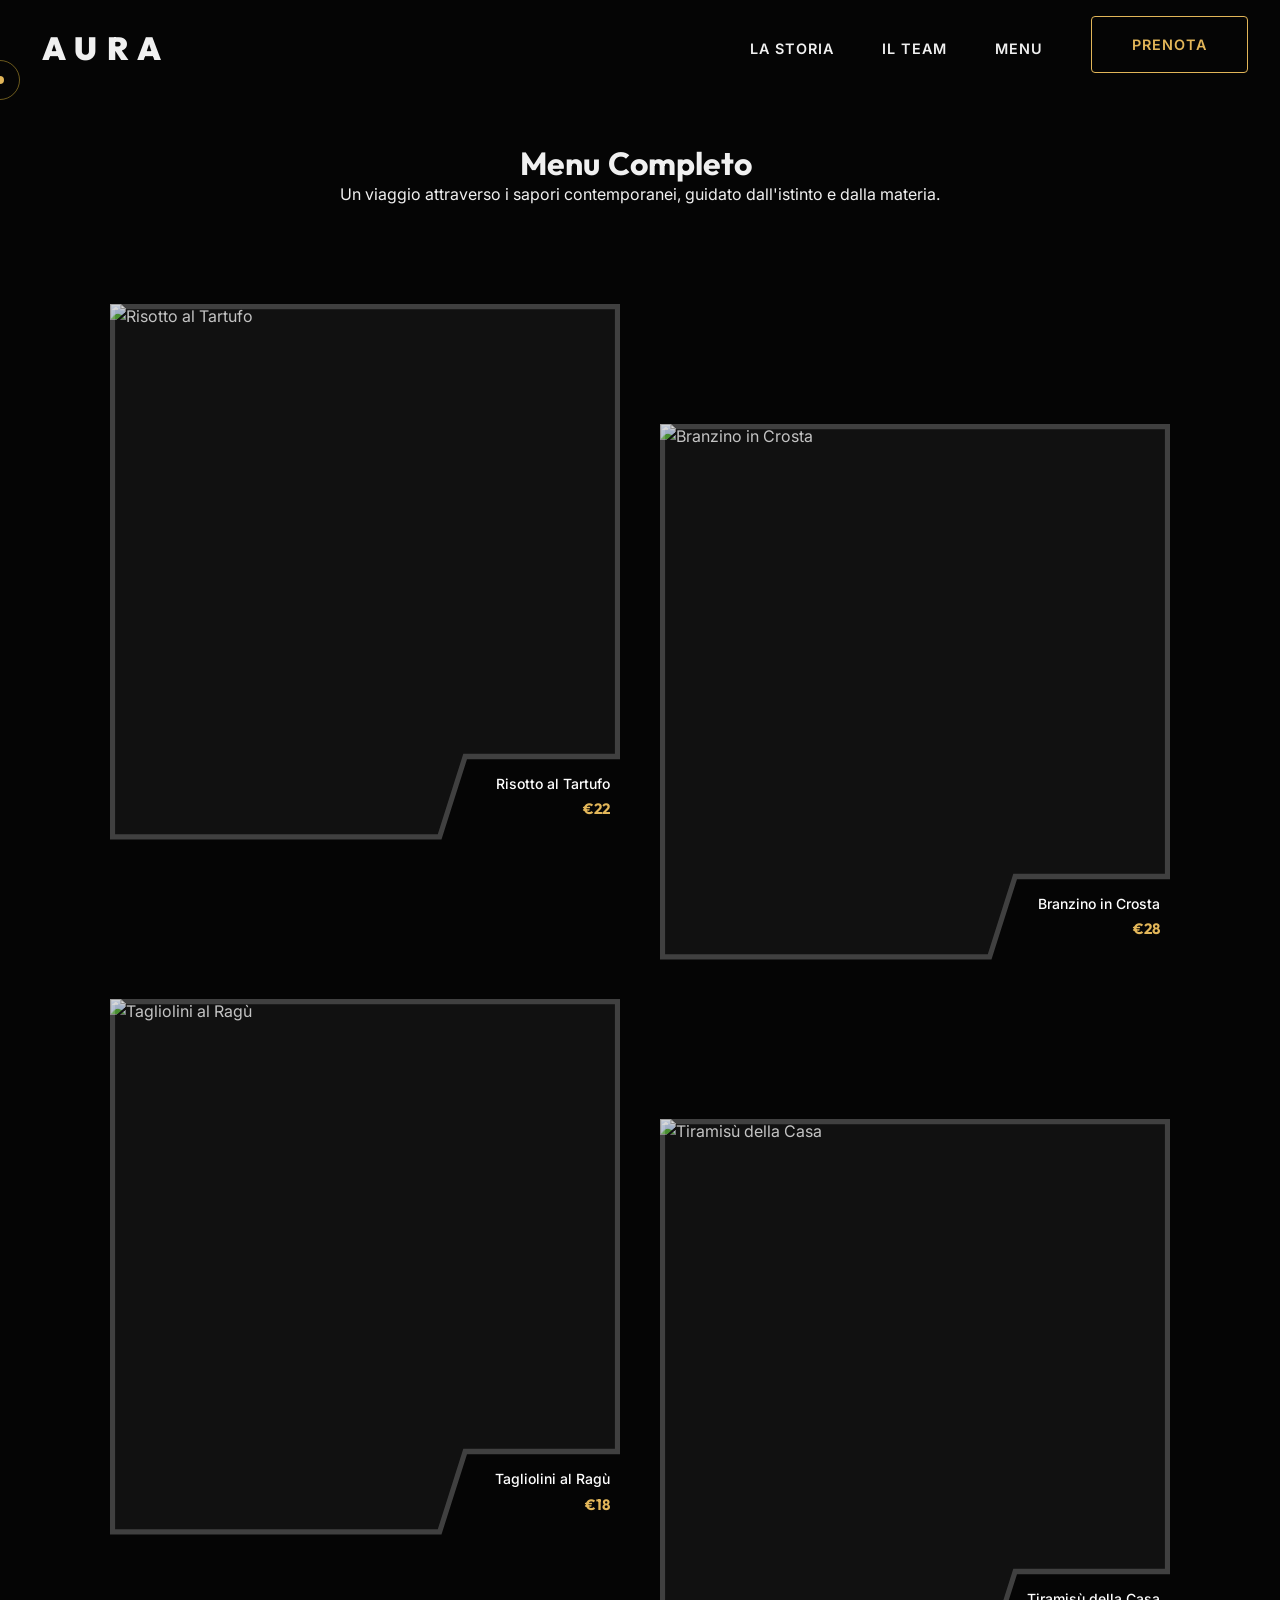
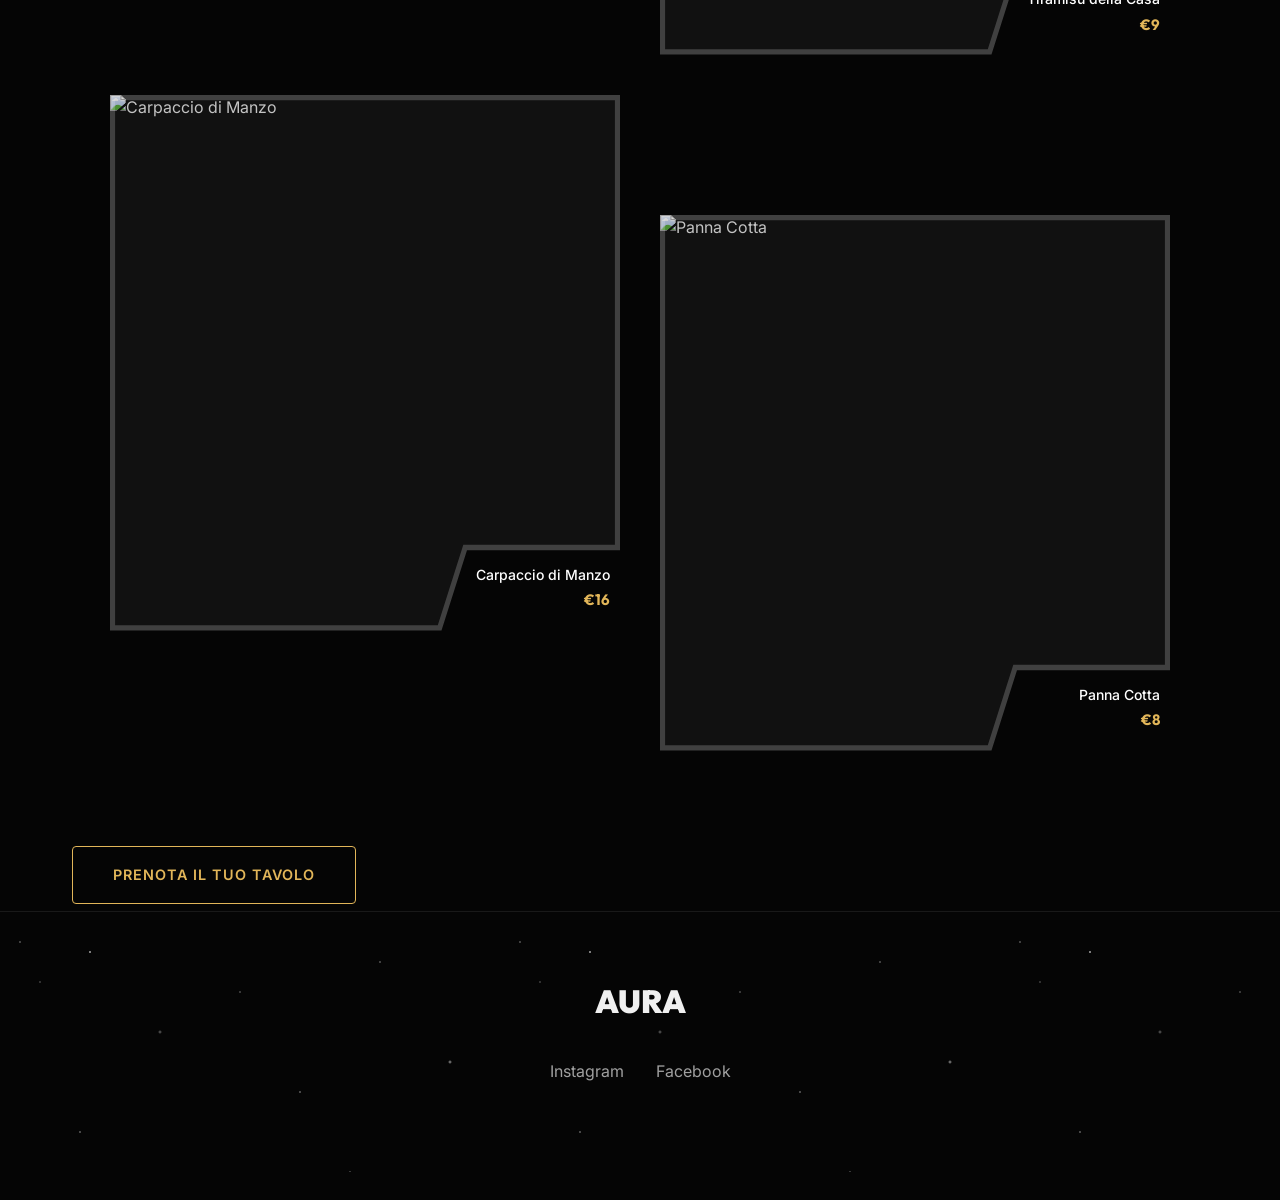
==== commit bb456e89: "Add files via upload" ====
--- a/menu.html
+++ b/menu.html
@@ -38,121 +38,113 @@
                 <p class="page-subtitle scroll-reveal delay-1">Un viaggio attraverso i sapori contemporanei, guidato dall'istinto e dalla materia.</p>
             </div>
 
-            <div class="menu-categories">
-                <!-- ANTIPASTI -->
-                <div class="menu-category scroll-reveal">
-                    <h2 class="category-title">Antipasti</h2>
-                    <ul class="menu-list">
-                        <li class="menu-item">
-                            <div class="item-header">
-                                <h3 class="item-name">Ostrica e Mela Verde</h3>
-                                <div class="item-dots"></div>
-                                <span class="item-price">€22</span>
-                            </div>
-                            <p class="item-desc">Ostrica Regal, granita di mela verde, sedano rapa, olio al coriandolo.</p>
-                        </li>
-                        <li class="menu-item">
-                            <div class="item-header">
-                                <h3 class="item-name">Tartare di Wagyu</h3>
-                                <div class="item-dots"></div>
-                                <span class="item-price">€38</span>
-                            </div>
-                            <p class="item-desc">Crema di tartufo nero, tuorlo croccante, caviale d'oro.</p>
-                        </li>
-                        <li class="menu-item">
-                            <div class="item-header">
-                                <h3 class="item-name">Carciofo Assoluto</h3>
-                                <div class="item-dots"></div>
-                                <span class="item-price">€24</span>
-                            </div>
-                            <p class="item-desc">Carciofo fritto, spuma di pecorino, polvere di liquirizia.</p>
-                        </li>
-                    </ul>
+            <div class="dishes-grid">
+                <!-- Dish 1 -->
+                <div class="dish-item">
+                    <div class="dish-card" onclick="toggleIngredients(event, this.closest('.dish-item'))" onmousemove="handleParallax(event)" onmouseleave="resetParallax(event)">
+                        <img src="C:\Users\sisto\.gemini\antigravity\brain\65578c23-71ce-456b-8658-04911a2992a7\risotto_tartufo_gourmet_1777147394171.png" alt="Risotto al Tartufo" data-slot="dish-1" class="dish-img">
+                        <div class="dish-ingredients-overlay">
+                            <h4>Ingredienti</h4>
+                            <p>Riso Carnaroli, Tartufo Nero Pregiato, Parmigiano Reggiano 36 mesi, Burro d'alpeggio.</p>
+                        </div>
+                        <svg class="dish-border-svg" viewBox="0 0 100 100" preserveAspectRatio="none">
+                            <path d="M 0 0 L 100 0 L 100 85 L 70 85 L 65 100 L 0 100 Z" />
+                        </svg>
+                    </div>
+                    <div class="dish-info">
+                        <span class="dish-name">Risotto al Tartufo</span>
+                        <span class="dish-price">€22</span>
+                    </div>
                 </div>
 
-                <!-- PRIMI -->
-                <div class="menu-category scroll-reveal delay-1">
-                    <h2 class="category-title">Primi</h2>
-                    <ul class="menu-list">
-                        <li class="menu-item">
-                            <div class="item-header">
-                                <h3 class="item-name">Risotto Zafferano e Liquirizia</h3>
-                                <div class="item-dots"></div>
-                                <span class="item-price">€28</span>
-                            </div>
-                            <p class="item-desc">Riso Carnaroli Riserva, zafferano di Navelli, polvere di liquirizia, ristretto di vitello.</p>
-                        </li>
-                        <li class="menu-item">
-                            <div class="item-header">
-                                <h3 class="item-name">Plin al Tovagliolo</h3>
-                                <div class="item-dots"></div>
-                                <span class="item-price">€32</span>
-                            </div>
-                            <p class="item-desc">Ravioli tradizionali ripieni di tre arrosti, burro montato e salvia.</p>
-                        </li>
-                        <li class="menu-item">
-                            <div class="item-header">
-                                <h3 class="item-name">Spaghetto Freddo al Caviale</h3>
-                                <div class="item-dots"></div>
-                                <span class="item-price">€45</span>
-                            </div>
-                            <p class="item-desc">Spaghetto estruso al bronzo, erba cipollina, caviale Beluga.</p>
-                        </li>
-                    </ul>
+                <!-- Dish 2 -->
+                <div class="dish-item">
+                    <div class="dish-card" onclick="toggleIngredients(event, this.closest('.dish-item'))" onmousemove="handleParallax(event)" onmouseleave="resetParallax(event)">
+                        <img src="" alt="Branzino in Crosta" data-slot="dish-2" class="dish-img">
+                        <div class="dish-ingredients-overlay">
+                            <h4>Ingredienti</h4>
+                            <p>Branzino selvaggio pescato all'amo, Patate croccanti, Erbe aromatiche, Olio EVO.</p>
+                        </div>
+                        <svg class="dish-border-svg" viewBox="0 0 100 100" preserveAspectRatio="none">
+                            <path d="M 0 0 L 100 0 L 100 85 L 70 85 L 65 100 L 0 100 Z" />
+                        </svg>
+                    </div>
+                    <div class="dish-info">
+                        <span class="dish-name">Branzino in Crosta</span>
+                        <span class="dish-price">€28</span>
+                    </div>
                 </div>
 
-                <!-- SECONDI -->
-                <div class="menu-category scroll-reveal">
-                    <h2 class="category-title">Secondi</h2>
-                    <ul class="menu-list">
-                        <li class="menu-item">
-                            <div class="item-header">
-                                <h3 class="item-name">Astice Blu in Due Cotture</h3>
-                                <div class="item-dots"></div>
-                                <span class="item-price">€45</span>
-                            </div>
-                            <p class="item-desc">Astice alla brace, burro nocciola, yuzu, spuma di patate affumicate.</p>
-                        </li>
-                        <li class="menu-item">
-                            <div class="item-header">
-                                <h3 class="item-name">Piccione e Frutti Rossi</h3>
-                                <div class="item-dots"></div>
-                                <span class="item-price">€42</span>
-                            </div>
-                            <p class="item-desc">Petto scottato, coscia confit, riduzione di lamponi e ibisco.</p>
-                        </li>
-                        <li class="menu-item">
-                            <div class="item-header">
-                                <h3 class="item-name">Rombo Chiodato</h3>
-                                <div class="item-dots"></div>
-                                <span class="item-price">€38</span>
-                            </div>
-                            <p class="item-desc">Filetto di rombo, beurre blanc, asparagi di mare croccanti.</p>
-                        </li>
-                    </ul>
+                <!-- Dish 3 -->
+                <div class="dish-item">
+                    <div class="dish-card" onclick="toggleIngredients(event, this.closest('.dish-item'))" onmousemove="handleParallax(event)" onmouseleave="resetParallax(event)">
+                        <img src="" alt="Tagliolini al Ragù" data-slot="dish-3" class="dish-img">
+                        <div class="dish-ingredients-overlay">
+                            <h4>Ingredienti</h4>
+                            <p>Pasta fresca all'uovo, Ragù di scottona, Pomodoro San Marzano DOP, Pecorino Romano.</p>
+                        </div>
+                        <svg class="dish-border-svg" viewBox="0 0 100 100" preserveAspectRatio="none">
+                            <path d="M 0 0 L 100 0 L 100 85 L 70 85 L 65 100 L 0 100 Z" />
+                        </svg>
+                    </div>
+                    <div class="dish-info">
+                        <span class="dish-name">Tagliolini al Ragù</span>
+                        <span class="dish-price">€18</span>
+                    </div>
                 </div>
 
-                <!-- DOLCI -->
-                <div class="menu-category scroll-reveal delay-1">
-                    <h2 class="category-title">Dolci</h2>
-                    <ul class="menu-list">
-                        <li class="menu-item">
-                            <div class="item-header">
-                                <h3 class="item-name">Limone Sbagliato</h3>
-                                <div class="item-dots"></div>
-                                <span class="item-price">€18</span>
-                            </div>
-                            <p class="item-desc">Guscio di cioccolato bianco, cremoso al limone di Amalfi, cuore di menta.</p>
-                        </li>
-                        <li class="menu-item">
-                            <div class="item-header">
-                                <h3 class="item-name">Nocciola e Tartufo</h3>
-                                <div class="item-dots"></div>
-                                <span class="item-price">€22</span>
-                            </div>
-                            <p class="item-desc">Gelato alla nocciola IGP, crumble salato, scaglie di tartufo nero fresco.</p>
-                        </li>
-                    </ul>
+                <!-- Dish 4 -->
+                <div class="dish-item">
+                    <div class="dish-card" onclick="toggleIngredients(event, this.closest('.dish-item'))" onmousemove="handleParallax(event)" onmouseleave="resetParallax(event)">
+                        <img src="" alt="Tiramisù della Casa" data-slot="dish-4" class="dish-img">
+                        <div class="dish-ingredients-overlay">
+                            <h4>Ingredienti</h4>
+                            <p>Savoiardi artigianali, Mascarpone fresco, Caffè arabica 100%, Cacao amaro in polvere.</p>
+                        </div>
+                        <svg class="dish-border-svg" viewBox="0 0 100 100" preserveAspectRatio="none">
+                            <path d="M 0 0 L 100 0 L 100 85 L 70 85 L 65 100 L 0 100 Z" />
+                        </svg>
+                    </div>
+                    <div class="dish-info">
+                        <span class="dish-name">Tiramisù della Casa</span>
+                        <span class="dish-price">€9</span>
+                    </div>
+                </div>
+
+                <!-- Dish 5 -->
+                <div class="dish-item">
+                    <div class="dish-card" onclick="toggleIngredients(event, this.closest('.dish-item'))" onmousemove="handleParallax(event)" onmouseleave="resetParallax(event)">
+                        <img src="" alt="Carpaccio di Manzo" data-slot="dish-5" class="dish-img">
+                        <div class="dish-ingredients-overlay">
+                            <h4>Ingredienti</h4>
+                            <p>Filetto di Fassona Piemontese, Rucola selvatica, Scaglie di Parmigiano 24 mesi, Limone Costa d'Amalfi.</p>
+                        </div>
+                        <svg class="dish-border-svg" viewBox="0 0 100 100" preserveAspectRatio="none">
+                            <path d="M 0 0 L 100 0 L 100 85 L 70 85 L 65 100 L 0 100 Z" />
+                        </svg>
+                    </div>
+                    <div class="dish-info">
+                        <span class="dish-name">Carpaccio di Manzo</span>
+                        <span class="dish-price">€16</span>
+                    </div>
+                </div>
+
+                <!-- Dish 6 -->
+                <div class="dish-item">
+                    <div class="dish-card" onclick="toggleIngredients(event, this.closest('.dish-item'))" onmousemove="handleParallax(event)" onmouseleave="resetParallax(event)">
+                        <img src="" alt="Panna Cotta" data-slot="dish-6" class="dish-img">
+                        <div class="dish-ingredients-overlay">
+                            <h4>Ingredienti</h4>
+                            <p>Panna fresca di panna, Baccello di vaniglia del Madagascar, Coulis di lamponi freschi, Fogliolina di menta.</p>
+                        </div>
+                        <svg class="dish-border-svg" viewBox="0 0 100 100" preserveAspectRatio="none">
+                            <path d="M 0 0 L 100 0 L 100 85 L 70 85 L 65 100 L 0 100 Z" />
+                        </svg>
+                    </div>
+                    <div class="dish-info">
+                        <span class="dish-name">Panna Cotta</span>
+                        <span class="dish-price">€8</span>
+                    </div>
                 </div>
             </div>
             
@@ -175,6 +167,8 @@
         </div>
     </footer>
 
+    <script src="https://cdnjs.cloudflare.com/ajax/libs/gsap/3.12.2/gsap.min.js"></script>
+    <script src="https://cdnjs.cloudflare.com/ajax/libs/gsap/3.12.2/ScrollTrigger.min.js"></script>
     <script src="script.js"></script>
 </body>
 </html>
--- a/style.css
+++ b/style.css
@@ -14,9 +14,20 @@
     --transition-fast: 0.3s ease;
     --transition-slow: 0.8s cubic-bezier(0.16, 1, 0.3, 1);
 
-    /* Premium Dot Grid Pattern */
-    --starry-pattern: radial-gradient(rgba(255, 255, 255, 0.05) 1px, transparent 1px);
-    --starry-size: 32px 32px;
+    /* Starry Night Pattern */
+    --starry-pattern: 
+        radial-gradient(1px 1px at 20px 30px, rgba(255,255,255,0.8), rgba(0,0,0,0)),
+        radial-gradient(1px 1px at 40px 70px, rgba(255,255,255,0.6), rgba(0,0,0,0)),
+        radial-gradient(1.5px 1.5px at 90px 40px, rgba(255,255,255,0.9), rgba(0,0,0,0)),
+        radial-gradient(2px 2px at 160px 120px, rgba(255,255,255,0.4), rgba(0,0,0,0)),
+        radial-gradient(1px 1px at 240px 80px, rgba(255,255,255,0.7), rgba(0,0,0,0)),
+        radial-gradient(1.5px 1.5px at 300px 180px, rgba(255,255,255,0.5), rgba(0,0,0,0)),
+        radial-gradient(1px 1px at 380px 50px, rgba(255,255,255,0.8), rgba(0,0,0,0)),
+        radial-gradient(2px 2px at 450px 150px, rgba(255,255,255,0.6), rgba(0,0,0,0)),
+        radial-gradient(1px 1px at 80px 220px, rgba(255,255,255,0.9), rgba(0,0,0,0)),
+        radial-gradient(1.5px 1.5px at 200px 280px, rgba(255,255,255,0.5), rgba(0,0,0,0)),
+        radial-gradient(1px 1px at 350px 260px, rgba(255,255,255,0.7), rgba(0,0,0,0));
+    --starry-size: 500px 500px;
     --starry-pos: 0 0;
 }
 
@@ -235,16 +246,17 @@
     top: 0;
     left: 0;
     width: 100%;
-    height: var(--nav-height);
+    padding: 1rem 0;
     z-index: 1000;
-    transition: var(--transition-fast);
-    background: transparent;
+    transition: background-color 0.4s ease, padding 0.4s ease, backdrop-filter 0.4s ease, border-bottom 0.4s ease;
 }
 
 .navbar.scrolled {
-    background: rgba(5, 5, 5, 0.9);
-    backdrop-filter: blur(10px);
-    border-bottom: 1px solid var(--border-color);
+    background-color: rgba(10, 10, 10, 0.4);
+    backdrop-filter: blur(16px) saturate(180%);
+    -webkit-backdrop-filter: blur(16px) saturate(180%);
+    padding: 0.5rem 0;
+    border-bottom: 1px solid rgba(255, 255, 255, 0.1);
 }
 
 .nav-container {
@@ -261,13 +273,18 @@
     font-family: var(--font-heading);
     font-size: 2rem;
     font-weight: 900;
-    letter-spacing: 6px;
+    letter-spacing: 0.3em;
+    padding-left: 0.3em; /* Compensa il letter-spacing per un centro matematico perfetto */
+    text-transform: uppercase;
+    text-decoration: none;
     color: var(--text-primary);
+    z-index: 2000;
+    transition: none; 
     transform-origin: center center;
+    will-change: transform, color, text-shadow;
     display: inline-block;
     -webkit-font-smoothing: antialiased;
     -moz-osx-font-smoothing: grayscale;
-    z-index: 2000;
 }
 
 .nav-links {
@@ -447,6 +464,32 @@
     animation: scroll 1.5s infinite;
 }
 
+/* Elegant Divider */
+.elegant-divider {
+    display: flex;
+    flex-direction: column;
+    align-items: center;
+    padding: 10vh 0 2vh;
+    background-color: var(--bg-color);
+    position: relative;
+    z-index: 10;
+}
+
+.vertical-line {
+    width: 1px;
+    height: 100px;
+    background: linear-gradient(to bottom, transparent, var(--accent));
+}
+
+.diamond {
+    width: 8px;
+    height: 8px;
+    background-color: var(--accent);
+    transform: rotate(45deg);
+    margin-top: 5px;
+    box-shadow: 0 0 10px var(--accent);
+}
+
 /* About Section */
 .about-grid {
     display: grid;
@@ -622,30 +665,77 @@
     display: inline-block;
 }
 
-/* Team Section */
-.team-grid {
-    display: grid;
-    grid-template-columns: repeat(3, 1fr);
-    gap: 2rem;
-}
-
-.team-member {
-    position: relative;
-    border-radius: 8px;
-    overflow: hidden;
-    background-color: var(--card-bg);
+/* Team Vertical Stack Section */
+.team-stack-section {
+    position: relative;
+    background-color: var(--bg-color);
+    background-image: var(--starry-pattern);
+    background-size: var(--starry-size);
+    background-position: var(--starry-pos);
+    z-index: 2;
+    padding: 20vh 0 20vh 0; /* Compromesso per scorrere un po' */
+}
+
+.team-stack-container {
+    max-width: 1400px;
+    margin: 0 auto;
+    padding: 0 2rem;
+    position: relative;
+}
+
+.team-stack-container .team-header {
+    position: sticky;
+    top: 12vh; /* Sotto la navbar, perfettamente visibile */
+    width: 100%;
+    text-align: center;
+    z-index: 10;
+    margin-bottom: 10vh;
+}
+
+.team-stack-wrapper {
+    display: flex;
+    flex-direction: column;
+    align-items: center;
+    gap: 70vh; 
+    padding-bottom: 0; 
+}
+
+.team-card {
+    position: sticky;
+    top: 25vh; /* Le carte si fermano e si impilano qui */
+    width: 80vw;
+    max-width: 900px;
+    height: 65vh;
+    display: flex;
+    flex-direction: column;
+    justify-content: flex-start;
+    padding: 0; 
+    border-radius: 12px;
+    background-color: var(--bg-color); 
     border: 1px solid var(--border-color);
     transition: transform 0.6s cubic-bezier(0.16, 1, 0.3, 1), box-shadow 0.6s cubic-bezier(0.16, 1, 0.3, 1);
     transform-style: preserve-3d;
-    display: flex;
-    flex-direction: column;
-}
-
-.team-member .card-img-box {
-    padding-bottom: 120%; /* 5:6 aspect ratio */
-}
-
-.team-member .card-img-box img {
+    overflow: hidden;
+    box-shadow: 0 -20px 40px rgba(0,0,0,0.8); /* Ombra dinamica per distaccare le carte impilate */
+}
+
+.team-card:nth-child(1) { top: 26vh; z-index: 1; }
+.team-card:nth-child(2) { top: 29vh; z-index: 2; transform: scale(0.98); }
+.team-card:nth-child(3) { top: 32vh; z-index: 3; transform: scale(0.96); }
+
+.team-card:hover {
+    transform: translateY(-5px) scale(1) !important; /* Forza l'effetto hover sopra le scale statiche */
+}
+
+.team-card .card-img-box {
+    position: relative;
+    width: 100%;
+    flex: 1;
+    overflow: hidden;
+    z-index: 0;
+}
+
+.team-card .card-img-box img {
     position: absolute;
     top: 0;
     left: 0;
@@ -656,21 +746,30 @@
     transition: filter 0.4s ease, transform 0.6s ease;
 }
 
-.team-member:hover .card-img-box img {
+.team-card:hover .card-img-box img {
     filter: grayscale(0%) contrast(1);
     transform: scale(1.05);
 }
 
+.team-card .bento-content {
+    position: relative;
+    z-index: 2;
+    padding: 2.5rem;
+    background-color: var(--card-bg); 
+    transform: translateZ(30px); 
+    border-top: 1px solid var(--border-color);
+}
+
 .member-name {
     font-family: var(--font-heading);
-    font-size: 1.8rem;
+    font-size: 2.2rem;
     color: white;
     margin-bottom: 0.5rem;
 }
 
 .member-role {
     color: var(--accent);
-    font-size: 1rem;
+    font-size: 1.1rem;
     font-weight: 600;
     text-transform: uppercase;
     letter-spacing: 2px;
@@ -819,6 +918,9 @@
     font-family: var(--font-body);
     font-size: 1rem;
     transition: border-color 0.3s ease;
+    border-radius: 0; /* Fix iOS */
+    -webkit-appearance: none; /* Fix iOS select/inputs */
+    appearance: none;
 }
 
 input:focus, select:focus {
@@ -828,24 +930,14 @@
 
 input[type="date"], input[type="time"], select {
     cursor: pointer;
-    color-scheme: dark; /* Ensures the native picker text is white on dark bg */
-    -webkit-text-fill-color: var(--text-primary);
-}
-
-/* Forza esplicitamente il colore su tutti i componenti interni del picker su iOS/Safari */
-input[type="date"]::-webkit-datetime-edit,
-input[type="time"]::-webkit-datetime-edit,
-input[type="date"]::-webkit-datetime-edit-fields-wrapper,
-input[type="time"]::-webkit-datetime-edit-fields-wrapper,
-input[type="date"]::-webkit-datetime-edit-text,
-input[type="date"]::-webkit-datetime-edit-month-field,
-input[type="date"]::-webkit-datetime-edit-day-field,
-input[type="date"]::-webkit-datetime-edit-year-field,
-input[type="time"]::-webkit-datetime-edit-hour-field,
-input[type="time"]::-webkit-datetime-edit-minute-field,
-input[type="time"]::-webkit-datetime-edit-ampm-field {
+    color-scheme: dark; 
+}
+
+/* Fix iOS date/time placeholder issue */
+input[type="date"]::-webkit-date-and-time-value,
+input[type="time"]::-webkit-date-and-time-value {
     color: var(--text-primary);
-    -webkit-text-fill-color: var(--text-primary);
+    text-align: left;
 }
 
 input[type="date"]::-webkit-calendar-picker-indicator,
@@ -856,7 +948,7 @@
 }
 
 select option {
-    background-color: #111111; /* var(--card-bg) non sempre preso da browser nativi */
+    background-color: #111111; 
     color: #f0f0f0;
 }
 
@@ -1095,9 +1187,30 @@
         transform: translateY(-8px) rotate(-45deg);
     }
 
-    .team-grid {
-        grid-template-columns: 1fr;
-    }
+    .team-stack-section {
+        padding: 18vh 0 10vh 0;
+    }
+    
+    .team-stack-container .team-header {
+        position: sticky;
+        top: 10vh;
+        margin-bottom: 5vh;
+        z-index: 10;
+    }
+    
+    .team-stack-wrapper {
+        gap: 60vh;
+        padding-bottom: 0; 
+    }
+    
+    .team-card {
+        width: 90vw;
+        height: 55vh;
+    }
+    
+    .team-card:nth-child(1) { top: 25vh; }
+    .team-card:nth-child(2) { top: 27vh; }
+    .team-card:nth-child(3) { top: 29vh; }
     
     .category-title {
         font-size: 2.2rem;
@@ -1187,7 +1300,176 @@
         font-size: 1.4rem;
     }
     
-    .hero-title {
-        letter-spacing: -1px;
-    }
-}
+    .menu-header {
+        position: relative;
+        top: auto;
+        padding-top: 2rem;
+        margin-bottom: 2rem;
+    }
+    
+    .section-subtitle {
+        margin-bottom: 1rem;
+    }
+    
+    .menu-horizontal-wrapper {
+        margin-top: 0;
+        height: 60vh;
+    }
+}
+
+/* Helmet Gallery Style Dishes Grid */
+.dishes-grid {
+    display: grid;
+    grid-template-columns: repeat(2, 1fr);
+    gap: 40px;
+    margin-top: 60px;
+    max-width: 1100px;
+    margin-left: auto;
+    margin-right: auto;
+    padding: 0 20px;
+    align-items: start; /* Allows uneven column scrolling later */
+}
+
+/* Offset the second column to create a masonry look */
+@media (min-width: 769px) {
+    .dishes-grid .dish-item:nth-child(even) {
+        margin-top: 120px;
+    }
+}
+
+.dish-item {
+    position: relative;
+    width: 100%;
+}
+
+.dish-card {
+    position: relative;
+    width: 100%;
+    aspect-ratio: 1 / 1.05;
+    background-color: #111111;
+    clip-path: polygon(0 0, 100% 0, 100% 85%, 70% 85%, 65% 100%, 0 100%);
+    overflow: hidden;
+    cursor: pointer;
+    /* initial state for JS */
+    transform: perspective(900px) rotateX(0) rotateY(0) scale(1);
+    transform-style: preserve-3d;
+    will-change: transform;
+}
+
+.dish-border-svg {
+    position: absolute;
+    top: 0; left: 0; width: 100%; height: 100%;
+    pointer-events: none;
+    fill: none;
+    stroke: rgba(255, 255, 255, 0.2);
+    stroke-width: 2px;
+    vector-effect: non-scaling-stroke;
+    z-index: 5;
+    transition: stroke 0.3s ease;
+}
+
+.dish-card:hover .dish-border-svg {
+    stroke: rgba(255, 255, 255, 0.5);
+}
+
+.dish-img {
+    width: 100%;
+    height: 100%;
+    object-fit: cover;
+    pointer-events: none;
+    transition: transform 0.5s cubic-bezier(0.25, 0.46, 0.45, 0.94);
+    will-change: transform;
+    opacity: 0.8; /* Slight dim when no image or dark image */
+}
+
+.dish-card:hover .dish-img {
+    opacity: 1;
+}
+
+/* Info positioned in the cutout space */
+.dish-info {
+    position: absolute;
+    bottom: 0;
+    right: 0;
+    width: 40%;
+    height: 15%;
+    display: flex;
+    flex-direction: column;
+    justify-content: center;
+    align-items: flex-end;
+    padding-right: 10px;
+    padding-bottom: 5px;
+    pointer-events: none;
+}
+
+.dish-name {
+    color: #fff;
+    font-size: 14px;
+    font-family: var(--font-body);
+    font-weight: 500;
+    margin-bottom: 2px;
+    text-align: right;
+}
+
+.dish-price {
+    color: var(--accent); /* Premium Gold */
+    font-size: 15px;
+    font-family: var(--font-heading);
+    font-weight: 700;
+}
+
+@media (max-width: 768px) {
+    .dishes-grid {
+        grid-template-columns: 1fr;
+        gap: 30px;
+    }
+    .dishes-grid .dish-item:nth-child(even) {
+        margin-top: 0;
+    }
+}
+
+/* Ingredients Overlay (Click Interaction) */
+.dish-ingredients-overlay {
+    position: absolute;
+    top: 0; left: 0; width: 100%; height: 100%;
+    background-color: rgba(10, 10, 10, 0.85);
+    backdrop-filter: blur(8px);
+    display: flex;
+    flex-direction: column;
+    justify-content: center;
+    align-items: center;
+    padding: 30px;
+    text-align: center;
+    opacity: 0;
+    visibility: hidden;
+    transform: translateY(20px);
+    transition: all 0.5s cubic-bezier(0.16, 1, 0.3, 1);
+    z-index: 10;
+}
+
+.dish-item.show-ingredients .dish-ingredients-overlay {
+    opacity: 1;
+    visibility: visible;
+    transform: translateY(0);
+}
+
+.dish-item.show-ingredients .dish-img {
+    filter: blur(4px) brightness(0.3);
+    transform: scale(1.1);
+}
+
+.dish-ingredients-overlay h4 {
+    color: var(--accent);
+    font-size: 14px;
+    font-family: var(--font-heading);
+    text-transform: uppercase;
+    letter-spacing: 2px;
+    margin-bottom: 12px;
+}
+
+.dish-ingredients-overlay p {
+    color: #fff;
+    font-size: 16px;
+    line-height: 1.6;
+    font-weight: 300;
+}
